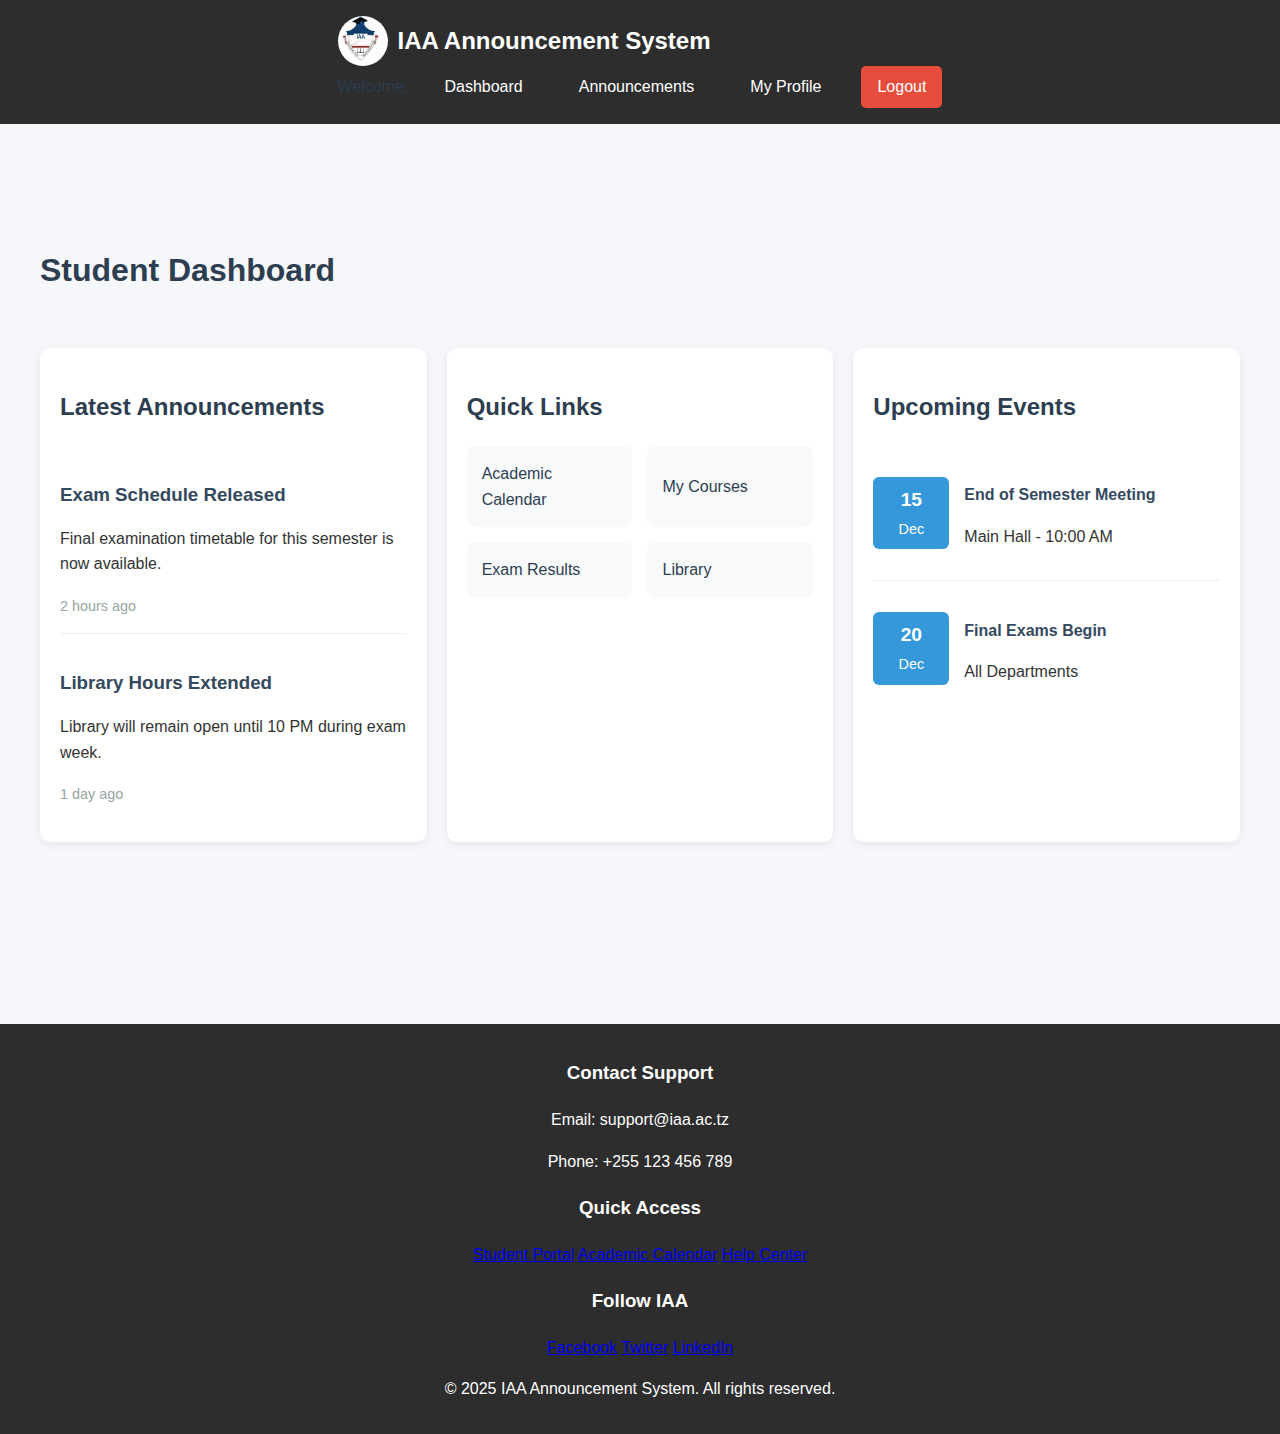
==== home.html @ b2e80921 "Refactor registration process to improve error handling and response format; update JavaScript for A" ====
<!DOCTYPE html>
<html lang="en">
<head>
    <meta charset="UTF-8">
    <meta name="viewport" content="width=device-width, initial-scale=1.0">
    <title>IAA Dashboard | Welcome</title>
    <link rel="icon" href="img/iaa_logo.jpg">
    <link rel="stylesheet" href="style.css">
    <script src="https://code.jquery.com/jquery-3.6.0.min.js"></script>
</head>
<body>
    <nav class="navbar">
        <div class="container">
            <div class="logo">
                <img src="img/iaa_logo.jpg" alt="IAA Logo" class="logo-img">
                <a href="home.html">IAA Announcement System</a>
            </div>
            <div class="user-nav">
                <span class="welcome-text">Welcome, <span id="userName"></span></span>
                <div class="nav-links">
                    <a href="#dashboard" class="active">Dashboard</a>
                    <a href="#announcements">Announcements</a>
                    <a href="#profile">My Profile</a>
                    <a href="index.html" class="logout-btn">Logout</a>
                </div>
            </div>
        </div>
    </nav>

    <main class="dashboard-main">
        <div class="dashboard-container">
            <div class="dashboard-header">
                <h1>Student Dashboard</h1>
                <p class="current-date" id="currentDate"></p>
            </div>

            <div class="dashboard-grid">
                <div class="dashboard-card announcements-card">
                    <h2>Latest Announcements</h2>
                    <div class="announcement-list">
                        <div class="announcement">
                            <h3>Exam Schedule Released</h3>
                            <p>Final examination timetable for this semester is now available.</p>
                            <span class="date">2 hours ago</span>
                        </div>
                        <div class="announcement">
                            <h3>Library Hours Extended</h3>
                            <p>Library will remain open until 10 PM during exam week.</p>
                            <span class="date">1 day ago</span>
                        </div>
                    </div>
                </div>

                <div class="dashboard-card quick-links">
                    <h2>Quick Links</h2>
                    <div class="links-grid">
                        <a href="#" class="quick-link">
                            <i class="icon calendar-icon"></i>
                            <span>Academic Calendar</span>
                        </a>
                        <a href="#" class="quick-link">
                            <i class="icon courses-icon"></i>
                            <span>My Courses</span>
                        </a>
                        <a href="#" class="quick-link">
                            <i class="icon results-icon"></i>
                            <span>Exam Results</span>
                        </a>
                        <a href="#" class="quick-link">
                            <i class="icon library-icon"></i>
                            <span>Library</span>
                        </a>
                    </div>
                </div>

                <div class="dashboard-card upcoming-events">
                    <h2>Upcoming Events</h2>
                    <div class="events-list">
                        <div class="event">
                            <div class="event-date">
                                <span class="day">15</span>
                                <span class="month">Dec</span>
                            </div>
                            <div class="event-details">
                                <h4>End of Semester Meeting</h4>
                                <p>Main Hall - 10:00 AM</p>
                            </div>
                        </div>
                        <div class="event">
                            <div class="event-date">
                                <span class="day">20</span>
                                <span class="month">Dec</span>
                            </div>
                            <div class="event-details">
                                <h4>Final Exams Begin</h4>
                                <p>All Departments</p>
                            </div>
                        </div>
                    </div>
                </div>
            </div>
        </div>
    </main>

    <footer class="footer">
        <div class="footer-content">
            <div class="footer-section">
                <h3>Contact Support</h3>
                <p>Email: support@iaa.ac.tz</p>
                <p>Phone: +255 123 456 789</p>
            </div>
            <div class="footer-section">
                <h3>Quick Access</h3>
                <a href="#">Student Portal</a>
                <a href="#">Academic Calendar</a>
                <a href="#">Help Center</a>
            </div>
            <div class="footer-section">
                <h3>Follow IAA</h3>
                <div class="social-links">
                    <a href="#">Facebook</a>
                    <a href="#">Twitter</a>
                    <a href="#">LinkedIn</a>
                </div>
            </div>
        </div>
        <div class="footer-bottom">
            <p>&copy; 2025 IAA Announcement System. All rights reserved.</p>
        </div>
    </footer>

    <script src="dashboard.js"></script>
</body>
</html>
---- style.css ----
/* all style*/
body {
    margin: 0;
    font-family: 'Arial', sans-serif;
    background: #f4f4f9;
    color: #333;
    line-height: 1.6;
}

.container {
    max-width: 1100px;
    margin: auto;
    padding: 0 20px;
}

/* navigation bar */
.navbar {
    background: #2d2d2d;
    color: white;
    padding: 1rem 0;
    display: flex;
    justify-content: space-between;
    align-items: center;
}

.logo {
    display: flex;
    align-items: center;
}

.logo a {
    color: white;
    font-size: 1.5rem;
    font-weight: bold;
    text-decoration: none;
    margin-left: 10px;
}

.logo-img {
    width: 50px;
    height: 50px;
    border-radius: 50%;
}

.nav-links {
    list-style: none;
    display: flex;
    gap: 1.5rem;
}

.nav-links a {
    color: white;
    text-decoration: none;
    padding: 0.5rem 1rem;
    border-radius: 5px;
}

.nav-links a:hover {
    background: maroon;
}

.dropdown-content {
    display: none;
    position: absolute;
    background: maroon;
    top: 60px;
    min-width: 160px;
    border-radius: 5px;
    z-index: 1000;
}

.dropdown-content a {
    color: white;
    text-decoration: none;
    padding: 10px;
    display: block;
}

.dropdown:hover .dropdown-content {
    display: block;
}

.header {
    text-align: center;
    background:maroon;
    color: white;
    padding: 3rem 0;
}

.header h1 {
    font-size: 2.5rem;
}

section {
    padding: 2rem 0;
}

/* Fom */
input, textarea, button {
    width: 100%;
    margin: 0.5rem 0;
    padding: 0.8rem;
    font-size: 1rem;
    border-radius: 5px;
    border: 1px solid #ccc;
}

button {
    background: maroon;
    color: white;
    border: none;
    cursor: pointer;
}

button:hover {
    background: maroon;
}

/* Footer */
.footer {
    text-align: center;
    padding: 1rem;
    background: #2d2d2d;
    color: white;
}

/* Registration Form Container */
.registration-container {
    max-width: 1200px;
    margin: 0 auto;
    padding: 20px;
    background-color: #fff;
    border-radius: 10px;
    box-shadow: 0 0 20px rgba(0, 0, 0, 0.1);
}

.registration-container h2 {
    text-align: center;
    color: #333;
    margin-bottom: 30px;
}

/* Form Layout */
.registration-form {
    display: flex;
    flex-direction: column;
    gap: 20px;
}

.form-row {
    display: flex;
    gap: 20px;
    justify-content: space-between;
}

.form-group {
    flex: 1;
    display: flex;
    flex-direction: column;
}

.password-row {
    display: flex;
    gap: 20px;
}

.password-row .form-group {
    flex: 1;
}

/* Form Elements */
.form-group label {
    margin-bottom: 8px;
    font-weight: 600;
    color: #444;
}

.form-group input,
.form-group select {
    padding: 12px;
    border: 1px solid #ddd;
    border-radius: 5px;
    font-size: 14px;
    transition: border-color 0.3s ease;
}

.form-group input:focus,
.form-group select:focus {
    outline: none;
    border-color: #007bff;
    box-shadow: 0 0 5px rgba(0, 123, 255, 0.2);
}

/* Error Messages */
.error-message {
    color: #dc3545;
    font-size: 12px;
    margin-top: 5px;
    min-height: 15px;
}

/* Submit Button */
.submit-btn {
    background-color: #007bff;
    color: white;
    padding: 12px 24px;
    border: none;
    border-radius: 5px;
    cursor: pointer;
    font-size: 16px;
    font-weight: 600;
    transition: background-color 0.3s ease;
    width: 100%;
    margin-top: 20px;
}

.submit-btn:hover {
    background-color: #0056b3;
}

/* Responsive Design */
@media screen and (max-width: 768px) {
    .form-row {
        flex-direction: column;
        gap: 15px;
    }

    .password-row {
        flex-direction: column;
        gap: 15px;
    }

    .registration-container {
        margin: 10px;
        padding: 15px;
    }
}

/* Optional: Custom Select Styling */
select {
    appearance: none;
    background-image: url("data:image/svg+xml;charset=UTF-8,%3csvg xmlns='http://www.w3.org/2000/svg' viewBox='0 0 24 24' fill='none' stroke='currentColor' stroke-width='2' stroke-linecap='round' stroke-linejoin='round'%3e%3cpolyline points='6 9 12 15 18 9'%3e%3c/polyline%3e%3c/svg%3e");
    background-repeat: no-repeat;
    background-position: right 10px center;
    background-size: 1em;
}

/* Input Placeholder Styling */
::placeholder {
    color: #999;
    opacity: 1;
}

/* Input Focus State */
input:focus::placeholder {
    opacity: 0.7;
}


/* Dashboard Styles */
.dashboard-main {
    padding-top: 80px;
    background-color: #f5f7fa;
    min-height: calc(100vh - 80px);
}

.dashboard-container {
    max-width: 1200px;
    margin: 0 auto;
    padding: 20px;
}

.dashboard-header {
    display: flex;
    justify-content: space-between;
    align-items: center;
    margin-bottom: 30px;
}

.dashboard-header h1 {
    color: #2c3e50;
    font-size: 2rem;
}

.current-date {
    color: #7f8c8d;
    font-size: 1.1rem;
}

.dashboard-grid {
    display: grid;
    grid-template-columns: repeat(auto-fit, minmax(300px, 1fr));
    gap: 20px;
    margin-bottom: 30px;
}

.dashboard-card {
    background: white;
    border-radius: 10px;
    padding: 20px;
    box-shadow: 0 2px 10px rgba(0,0,0,0.08);
}

.dashboard-card h2 {
    color: #2c3e50;
    margin-bottom: 20px;
    font-size: 1.5rem;
}

/* Announcements Card */
.announcement {
    padding: 15px 0;
    border-bottom: 1px solid #eee;
}

.announcement:last-child {
    border-bottom: none;
}

.announcement h3 {
    color: #34495e;
    margin-bottom: 5px;
}

.announcement .date {
    color: #95a5a6;
    font-size: 0.9rem;
}

/* Quick Links */
.links-grid {
    display: grid;
    grid-template-columns: repeat(2, 1fr);
    gap: 15px;
}

.quick-link {
    display: flex;
    align-items: center;
    padding: 15px;
    background: #f8f9fa;
    border-radius: 8px;
    text-decoration: none;
    color: #2c3e50;
    transition: transform 0.2s;
}

.quick-link:hover {
    transform: translateY(-2px);
    background: #e9ecef;
}

/* Events Card */
.event {
    display: flex;
    align-items: center;
    padding: 15px 0;
    border-bottom: 1px solid #eee;
}

.event:last-child {
    border-bottom: none;
}

.event-date {
    background: #3498db;
    color: white;
    padding: 8px;
    border-radius: 6px;
    text-align: center;
    margin-right: 15px;
    min-width: 60px;
}

.event-date .day {
    font-size: 1.2rem;
    font-weight: bold;
    display: block;
}

.event-date .month {
    font-size: 0.9rem;
}

.event-details h4 {
    color: #34495e;
    margin-bottom: 5px;
}

/* User Navigation */
.user-nav {
    display: flex;
    align-items: center;
    gap: 20px;
}

.welcome-text {
    color: #2c3e50;
    font-weight: 500;
}

.logout-btn {
    background: #e74c3c;
    color: white;
    padding: 8px 15px;
    border-radius: 5px;
    text-decoration: none;
}

.logout-btn:hover {
    background: #c0392b;
}

/* Responsive Design */
@media (max-width: 768px) {
    .dashboard-grid {
        grid-template-columns: 1fr;
    }
    
    .links-grid {
        grid-template-columns: 1fr;
    }
    
    .dashboard-header {
        flex-direction: column;
        text-align: center;
        gap: 10px;
    }
}
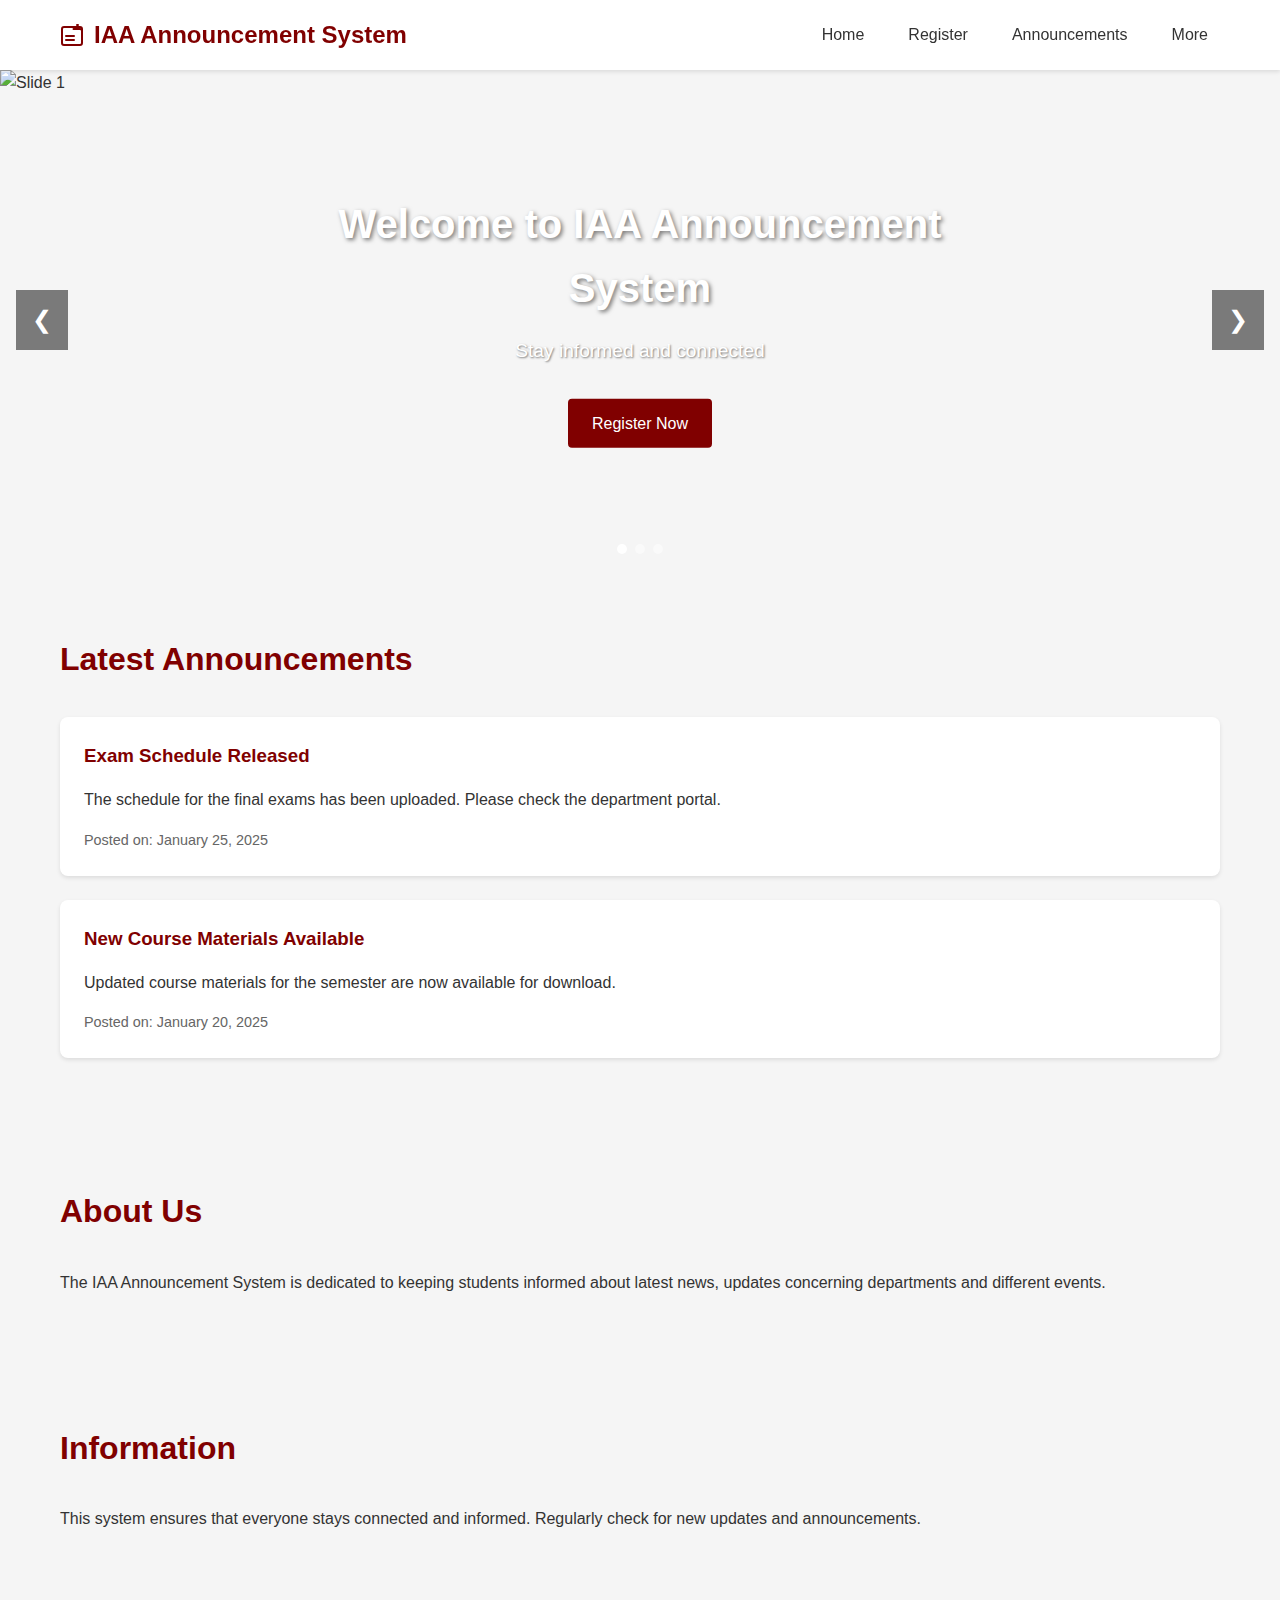
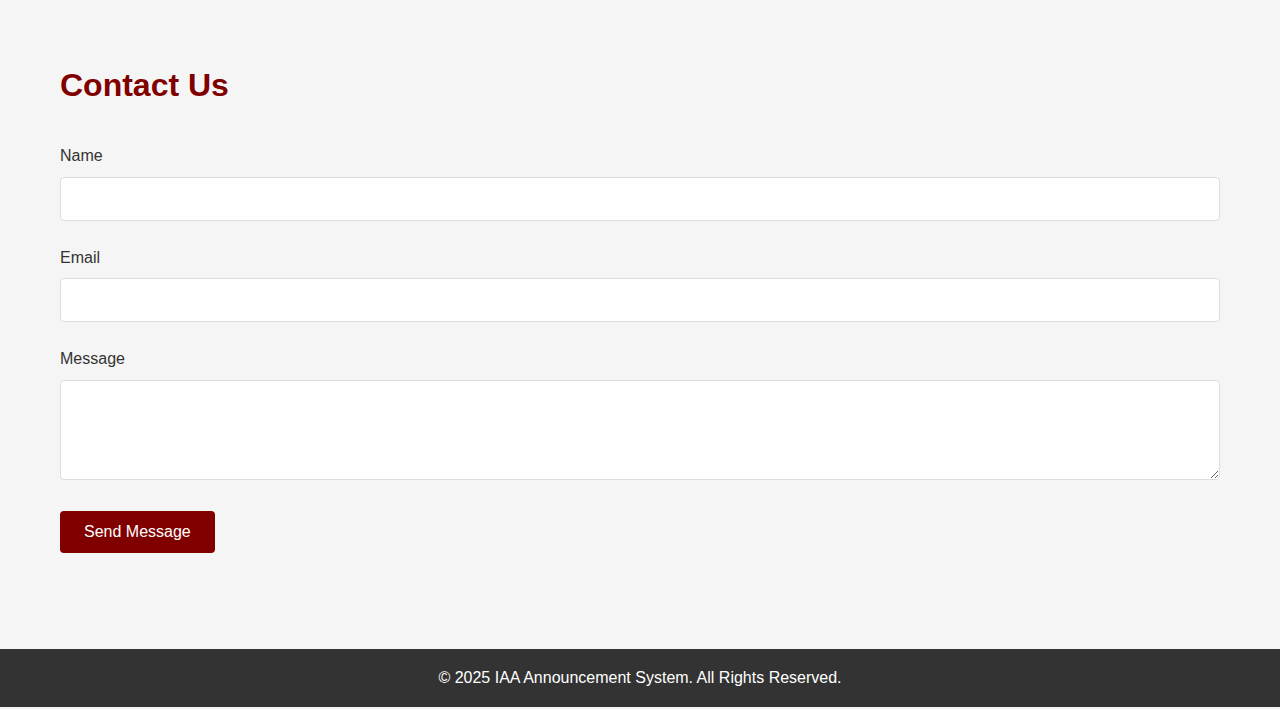
==== commit 1acb3204: "Enable error reporting for debugging; update registration page title and navigation structure; add a" ====
--- a/home.html
+++ b/home.html
@@ -3,132 +3,57 @@
 <head>
     <meta charset="UTF-8">
     <meta name="viewport" content="width=device-width, initial-scale=1.0">
-    <title>IAA Dashboard | Welcome</title>
-    <link rel="icon" href="img/iaa_logo.jpg">
-    <link rel="stylesheet" href="style.css">
-    <script src="https://code.jquery.com/jquery-3.6.0.min.js"></script>
+    <title>Welcome - Home</title>
+    <style>
+        .welcome-container {
+            max-width: 800px;
+            margin: 50px auto;
+            padding: 20px;
+            text-align: center;
+        }
+        .logout-btn {
+            background-color: #ff4444;
+            color: white;
+            padding: 10px 20px;
+            border: none;
+            border-radius: 5px;
+            cursor: pointer;
+            font-size: 16px;
+        }
+        .logout-btn:hover {
+            background-color: #cc0000;
+        }
+        .user-name {
+            color: #2196F3;
+            font-weight: bold;
+        }
+    </style>
 </head>
 <body>
-    <nav class="navbar">
-        <div class="container">
-            <div class="logo">
-                <img src="img/iaa_logo.jpg" alt="IAA Logo" class="logo-img">
-                <a href="home.html">IAA Announcement System</a>
-            </div>
-            <div class="user-nav">
-                <span class="welcome-text">Welcome, <span id="userName"></span></span>
-                <div class="nav-links">
-                    <a href="#dashboard" class="active">Dashboard</a>
-                    <a href="#announcements">Announcements</a>
-                    <a href="#profile">My Profile</a>
-                    <a href="index.html" class="logout-btn">Logout</a>
-                </div>
-            </div>
-        </div>
-    </nav>
+    <div class="welcome-container">
+        <h1>Welcome, <span id="userName" class="user-name"></span>!</h1>
+        <p>You have successfully logged into your account.</p>
+        <button class="logout-btn" onclick="logout()">Logout</button>
+    </div>
 
-    <main class="dashboard-main">
-        <div class="dashboard-container">
-            <div class="dashboard-header">
-                <h1>Student Dashboard</h1>
-                <p class="current-date" id="currentDate"></p>
-            </div>
+    <script>
+        document.addEventListener('DOMContentLoaded', function() {
+            // Get user name from session storage
+            const userName = sessionStorage.getItem('newUser');
+            if (userName) {
+                document.getElementById('userName').textContent = userName;
+            } else {
+                // Redirect to login if no user is found
+                window.location.href = 'index.html';
+            }
+        });
 
-            <div class="dashboard-grid">
-                <div class="dashboard-card announcements-card">
-                    <h2>Latest Announcements</h2>
-                    <div class="announcement-list">
-                        <div class="announcement">
-                            <h3>Exam Schedule Released</h3>
-                            <p>Final examination timetable for this semester is now available.</p>
-                            <span class="date">2 hours ago</span>
-                        </div>
-                        <div class="announcement">
-                            <h3>Library Hours Extended</h3>
-                            <p>Library will remain open until 10 PM during exam week.</p>
-                            <span class="date">1 day ago</span>
-                        </div>
-                    </div>
-                </div>
-
-                <div class="dashboard-card quick-links">
-                    <h2>Quick Links</h2>
-                    <div class="links-grid">
-                        <a href="#" class="quick-link">
-                            <i class="icon calendar-icon"></i>
-                            <span>Academic Calendar</span>
-                        </a>
-                        <a href="#" class="quick-link">
-                            <i class="icon courses-icon"></i>
-                            <span>My Courses</span>
-                        </a>
-                        <a href="#" class="quick-link">
-                            <i class="icon results-icon"></i>
-                            <span>Exam Results</span>
-                        </a>
-                        <a href="#" class="quick-link">
-                            <i class="icon library-icon"></i>
-                            <span>Library</span>
-                        </a>
-                    </div>
-                </div>
-
-                <div class="dashboard-card upcoming-events">
-                    <h2>Upcoming Events</h2>
-                    <div class="events-list">
-                        <div class="event">
-                            <div class="event-date">
-                                <span class="day">15</span>
-                                <span class="month">Dec</span>
-                            </div>
-                            <div class="event-details">
-                                <h4>End of Semester Meeting</h4>
-                                <p>Main Hall - 10:00 AM</p>
-                            </div>
-                        </div>
-                        <div class="event">
-                            <div class="event-date">
-                                <span class="day">20</span>
-                                <span class="month">Dec</span>
-                            </div>
-                            <div class="event-details">
-                                <h4>Final Exams Begin</h4>
-                                <p>All Departments</p>
-                            </div>
-                        </div>
-                    </div>
-                </div>
-            </div>
-        </div>
-    </main>
-
-    <footer class="footer">
-        <div class="footer-content">
-            <div class="footer-section">
-                <h3>Contact Support</h3>
-                <p>Email: support@iaa.ac.tz</p>
-                <p>Phone: +255 123 456 789</p>
-            </div>
-            <div class="footer-section">
-                <h3>Quick Access</h3>
-                <a href="#">Student Portal</a>
-                <a href="#">Academic Calendar</a>
-                <a href="#">Help Center</a>
-            </div>
-            <div class="footer-section">
-                <h3>Follow IAA</h3>
-                <div class="social-links">
-                    <a href="#">Facebook</a>
-                    <a href="#">Twitter</a>
-                    <a href="#">LinkedIn</a>
-                </div>
-            </div>
-        </div>
-        <div class="footer-bottom">
-            <p>&copy; 2025 IAA Announcement System. All rights reserved.</p>
-        </div>
-    </footer>
-
-    <script src="dashboard.js"></script>
+        function logout() {
+            // Clear session storage
+            sessionStorage.clear();
+            // Redirect to login page
+            window.location.href = 'index.html';
+        }
+    </script>
 </body>
 </html>
